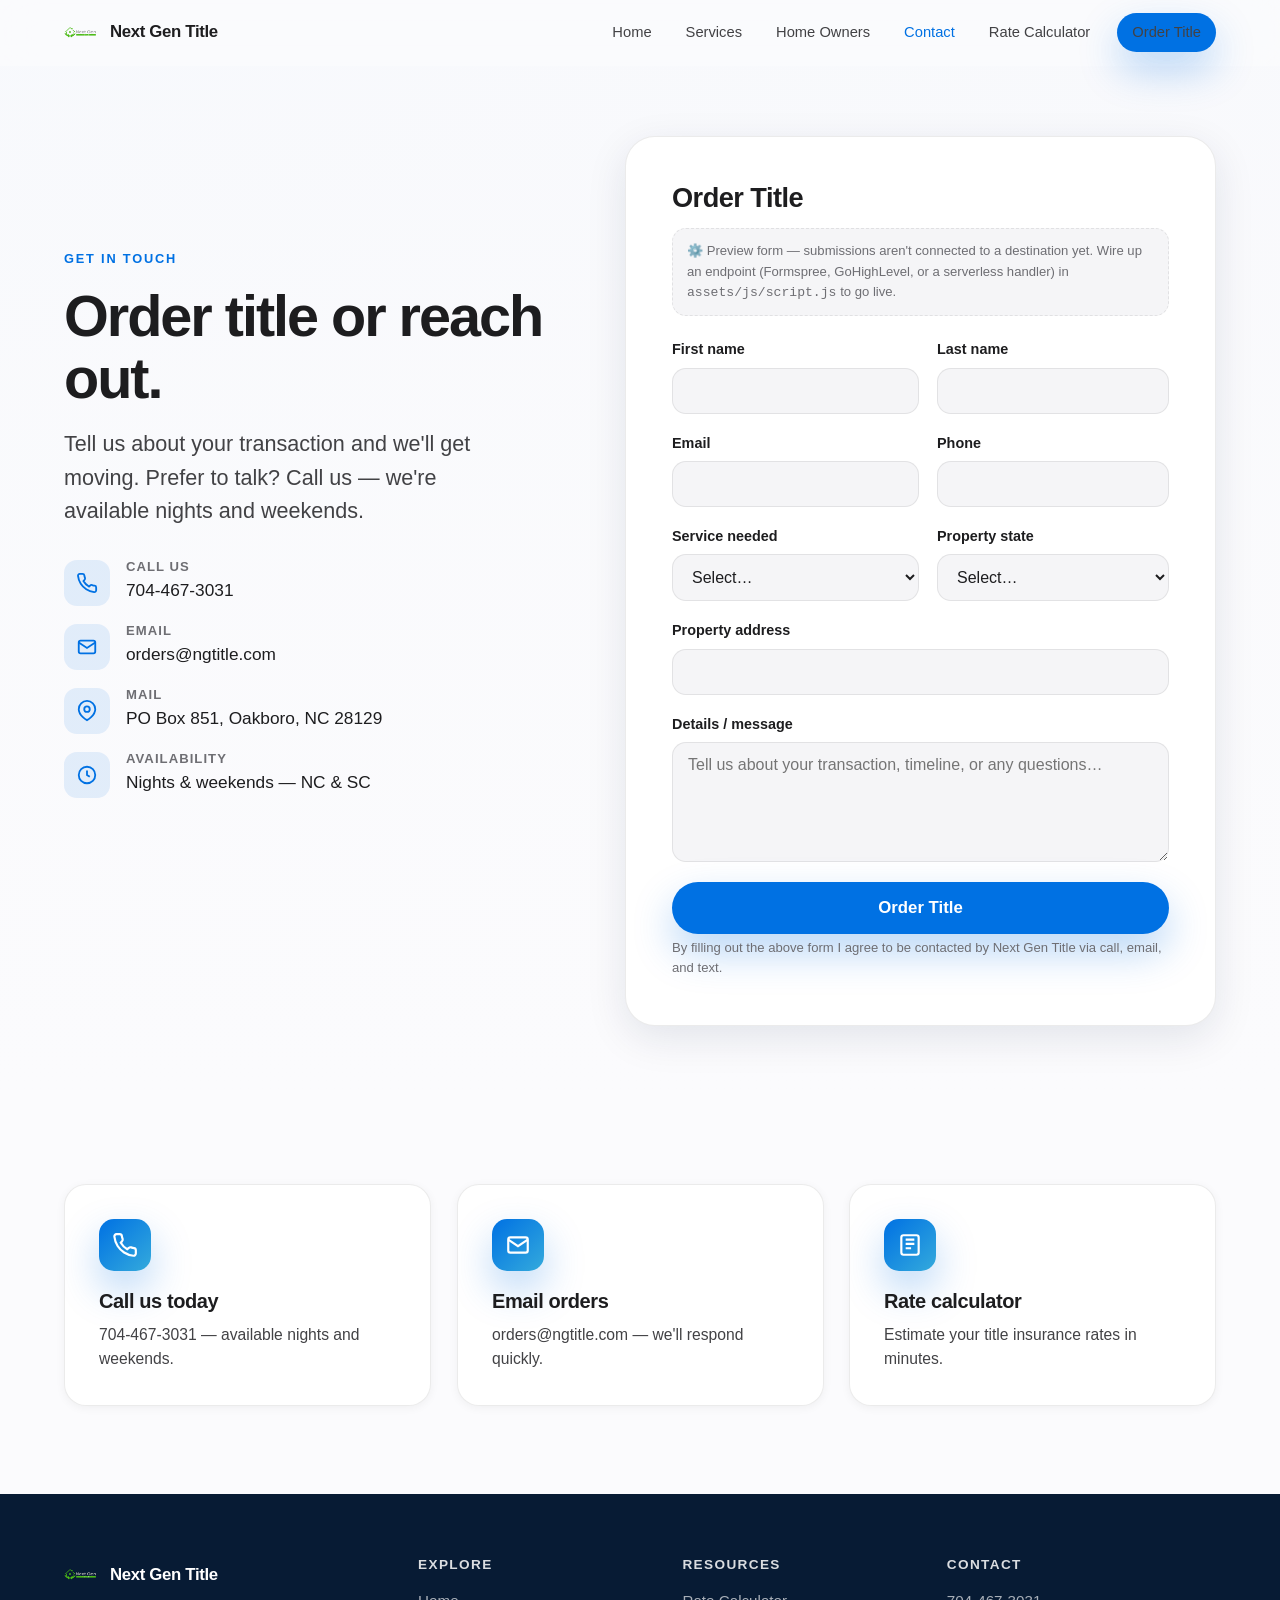
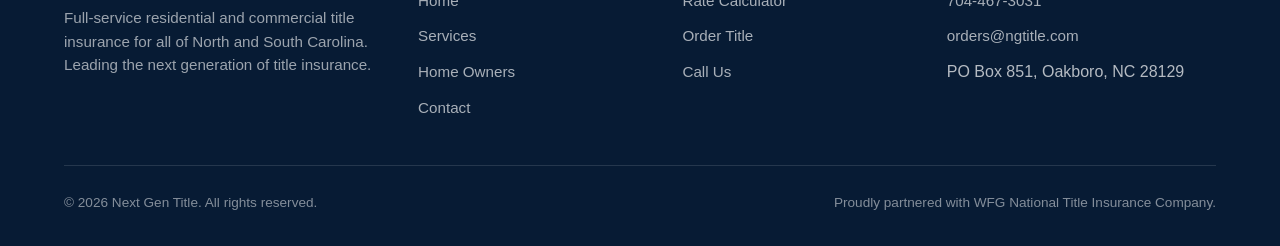
==== contact.html @ 79d54855 "Rebuild site — modern Apple aesthetic" ====
<!DOCTYPE html>
<html lang="en">
<head>
<meta charset="UTF-8">
<meta name="viewport" content="width=device-width, initial-scale=1">
<title>Contact &amp; Order Title | Next Gen Title</title>
<meta name="description" content="Order title or get in touch with Next Gen Title. Call 704-467-3031, email orders@ngtitle.com. Serving all of North and South Carolina — nights and weekends.">
<link rel="icon" href="assets/images/logo.png">
<link rel="stylesheet" href="assets/css/styles.css">
</head>
<body>

<!-- NAV -->
<header class="nav">
  <div class="container">
    <a class="brand" href="index.html">
      <img src="assets/images/logo.png" alt="Next Gen Title logo">
      <span>Next Gen Title</span>
    </a>
    <nav class="nav-links" id="navLinks" aria-label="Primary">
      <a href="index.html">Home</a>
      <a href="services.html">Services</a>
      <a href="homeowners.html">Home Owners</a>
      <a href="contact.html" class="active">Contact</a>
      <a href="https://rates.wfgnationaltitle.com" target="_blank" rel="noopener">Rate Calculator</a>
      <span class="nav-cta"><a class="btn btn-primary" href="#order">Order Title</a></span>
    </nav>
    <button class="nav-toggle" aria-label="Menu" aria-expanded="false" aria-controls="navLinks">
      <span></span><span></span><span></span>
    </button>
  </div>
</header>

<main>
<!-- HERO + FORM -->
<section class="hero" style="padding-bottom:70px" id="order">
  <div class="hero-bg" style="background:linear-gradient(160deg,#eef4fb 0%, #f5f5f7 100%)"></div>
  <div class="container">
    <div class="split" style="align-items:start">
      <div class="reveal in" style="position:sticky; top:110px">
        <span class="eyebrow">Get in touch</span>
        <h1 class="display" style="font-size:clamp(2.4rem,5vw,3.6rem)">Order title or reach out.</h1>
        <p class="lead" style="margin:18px 0 32px; max-width:460px">Tell us about your transaction and we'll get moving. Prefer to talk? Call us — we're available nights and weekends.</p>

        <div class="contact-list">
          <div class="contact-item">
            <span class="ci"><svg viewBox="0 0 24 24" fill="none" stroke="currentColor" stroke-width="2"><path d="M22 16.9v3a2 2 0 0 1-2.2 2 19.8 19.8 0 0 1-8.6-3 19.5 19.5 0 0 1-6-6 19.8 19.8 0 0 1-3-8.6A2 2 0 0 1 4.1 2h3a2 2 0 0 1 2 1.7c.1.9.4 1.8.7 2.7a2 2 0 0 1-.5 2.1L8.1 9.9a16 16 0 0 0 6 6l1.4-1.2a2 2 0 0 1 2.1-.5c.9.3 1.8.6 2.7.7a2 2 0 0 1 1.7 2z"/></svg></span>
            <div><h4>Call us</h4><a href="tel:7044673031">704-467-3031</a></div>
          </div>
          <div class="contact-item">
            <span class="ci"><svg viewBox="0 0 24 24" fill="none" stroke="currentColor" stroke-width="2"><rect x="3" y="5" width="18" height="14" rx="2"/><path d="m3 7 9 6 9-6"/></svg></span>
            <div><h4>Email</h4><a href="mailto:orders@ngtitle.com">orders@ngtitle.com</a></div>
          </div>
          <div class="contact-item">
            <span class="ci"><svg viewBox="0 0 24 24" fill="none" stroke="currentColor" stroke-width="2"><path d="M21 10c0 7-9 12-9 12s-9-5-9-12a9 9 0 0 1 18 0z"/><circle cx="12" cy="10" r="3"/></svg></span>
            <div><h4>Mail</h4><p>PO Box 851, Oakboro, NC 28129</p></div>
          </div>
          <div class="contact-item">
            <span class="ci"><svg viewBox="0 0 24 24" fill="none" stroke="currentColor" stroke-width="2"><circle cx="12" cy="12" r="9"/><path d="M12 7v5l3 2"/></svg></span>
            <div><h4>Availability</h4><p>Nights &amp; weekends — NC &amp; SC</p></div>
          </div>
        </div>
      </div>

      <!-- ORDER FORM -->
      <div class="form-card reveal d1">
        <h2 class="h-md" style="margin-bottom:16px">Order Title</h2>
        <p class="form-note">⚙️ Preview form — submissions aren't connected to a destination yet. Wire up an endpoint (Formspree, GoHighLevel, or a serverless handler) in <code>assets/js/script.js</code> to go live.</p>
        <form data-order-form novalidate>
          <div class="form-grid">
            <div class="field">
              <label for="fname">First name</label>
              <input id="fname" name="first_name" type="text" autocomplete="given-name" required>
            </div>
            <div class="field">
              <label for="lname">Last name</label>
              <input id="lname" name="last_name" type="text" autocomplete="family-name" required>
            </div>
            <div class="field">
              <label for="email">Email</label>
              <input id="email" name="email" type="email" autocomplete="email" required>
            </div>
            <div class="field">
              <label for="phone">Phone</label>
              <input id="phone" name="phone" type="tel" autocomplete="tel" required>
            </div>
            <div class="field">
              <label for="type">Service needed</label>
              <select id="type" name="service_type" required>
                <option value="" selected disabled>Select…</option>
                <option>Residential Title</option>
                <option>Land Title</option>
                <option>Closing Services</option>
                <option>Commercial Title Insurance</option>
                <option>Other</option>
              </select>
            </div>
            <div class="field">
              <label for="state">Property state</label>
              <select id="state" name="state" required>
                <option value="" selected disabled>Select…</option>
                <option>North Carolina</option>
                <option>South Carolina</option>
              </select>
            </div>
            <div class="field full">
              <label for="address">Property address</label>
              <input id="address" name="property_address" type="text" autocomplete="street-address">
            </div>
            <div class="field full">
              <label for="message">Details / message</label>
              <textarea id="message" name="message" placeholder="Tell us about your transaction, timeline, or any questions…"></textarea>
            </div>
          </div>
          <button class="btn btn-primary btn-lg" type="submit" style="width:100%; margin-top:20px">Order Title</button>
          <p class="form-consent">By filling out the above form I agree to be contacted by Next Gen Title via call, email, and text.</p>
          <p class="form-status" role="status" aria-live="polite"></p>
        </form>
      </div>
    </div>
  </div>
</section>

<!-- QUICK ACTIONS -->
<section class="section-tight">
  <div class="container">
    <div class="grid grid-3">
      <a class="card reveal" href="tel:7044673031" style="text-decoration:none">
        <div class="icon"><svg viewBox="0 0 24 24" fill="none" stroke="currentColor" stroke-width="2"><path d="M22 16.9v3a2 2 0 0 1-2.2 2 19.8 19.8 0 0 1-8.6-3 19.5 19.5 0 0 1-6-6 19.8 19.8 0 0 1-3-8.6A2 2 0 0 1 4.1 2h3a2 2 0 0 1 2 1.7c.1.9.4 1.8.7 2.7a2 2 0 0 1-.5 2.1L8.1 9.9a16 16 0 0 0 6 6l1.4-1.2a2 2 0 0 1 2.1-.5c.9.3 1.8.6 2.7.7a2 2 0 0 1 1.7 2z"/></svg></div>
        <h3>Call us today</h3>
        <p>704-467-3031 — available nights and weekends.</p>
      </a>
      <a class="card reveal d1" href="mailto:orders@ngtitle.com" style="text-decoration:none">
        <div class="icon"><svg viewBox="0 0 24 24" fill="none" stroke="currentColor" stroke-width="2"><rect x="3" y="5" width="18" height="14" rx="2"/><path d="m3 7 9 6 9-6"/></svg></div>
        <h3>Email orders</h3>
        <p>orders@ngtitle.com — we'll respond quickly.</p>
      </a>
      <a class="card reveal d2" href="https://rates.wfgnationaltitle.com" target="_blank" rel="noopener" style="text-decoration:none">
        <div class="icon"><svg viewBox="0 0 24 24" fill="none" stroke="currentColor" stroke-width="2"><rect x="4" y="3" width="16" height="18" rx="2"/><path d="M8 7h8M8 11h8M8 15h5"/></svg></div>
        <h3>Rate calculator</h3>
        <p>Estimate your title insurance rates in minutes.</p>
      </a>
    </div>
  </div>
</section>
</main>

<!-- FOOTER -->
<footer class="footer">
  <div class="container">
    <div class="footer-top">
      <div>
        <div class="brand"><img src="assets/images/logo.png" alt="" style="width:34px;height:34px;border-radius:9px"> <span>Next Gen Title</span></div>
        <p>Full-service residential and commercial title insurance for all of North and South Carolina. Leading the next generation of title insurance.</p>
      </div>
      <div>
        <h4>Explore</h4>
        <ul>
          <li><a href="index.html">Home</a></li>
          <li><a href="services.html">Services</a></li>
          <li><a href="homeowners.html">Home Owners</a></li>
          <li><a href="contact.html">Contact</a></li>
        </ul>
      </div>
      <div>
        <h4>Resources</h4>
        <ul>
          <li><a href="https://rates.wfgnationaltitle.com" target="_blank" rel="noopener">Rate Calculator</a></li>
          <li><a href="#order">Order Title</a></li>
          <li><a href="tel:7044673031">Call Us</a></li>
        </ul>
      </div>
      <div>
        <h4>Contact</h4>
        <ul>
          <li><a href="tel:7044673031">704-467-3031</a></li>
          <li><a href="mailto:orders@ngtitle.com">orders@ngtitle.com</a></li>
          <li><span>PO Box 851, Oakboro, NC 28129</span></li>
        </ul>
      </div>
    </div>
    <div class="footer-bottom">
      <span>© <span id="year">2026</span> Next Gen Title. All rights reserved.</span>
      <span>Proudly partnered with WFG National Title Insurance Company.</span>
    </div>
  </div>
</footer>

<script src="assets/js/script.js"></script>
</body>
</html>
---- assets/css/styles.css ----
/* ==========================================================================
   Next Gen Title — Design System
   Modern, Apple-inspired aesthetic: glass nav, floating cards, soft depth.
   ========================================================================== */

:root {
  /* Palette */
  --bg:            #fbfbfd;
  --bg-alt:        #f5f5f7;
  --surface:       #ffffff;
  --ink:           #1d1d1f;
  --ink-2:         #424245;
  --muted:         #6e6e73;
  --line:          rgba(0,0,0,.08);

  --brand:         #0071e3;   /* accent blue  */
  --brand-strong:  #0a5fc2;
  --navy:          #071b34;   /* deep sections */
  --navy-2:        #0d2c52;

  /* Effects */
  --radius:        22px;
  --radius-lg:     30px;
  --radius-sm:     14px;
  --shadow-sm:     0 2px 10px rgba(0,0,0,.05);
  --shadow:        0 12px 40px rgba(9,30,66,.10);
  --shadow-lg:     0 30px 70px rgba(9,30,66,.16);
  --shadow-brand:  0 18px 40px rgba(0,113,227,.28);

  /* Type */
  --font: -apple-system, BlinkMacSystemFont, "SF Pro Display", "Segoe UI",
          Roboto, Helvetica, Arial, sans-serif;

  --maxw: 1200px;
  --nav-h: 66px;
}

/* Reset --------------------------------------------------------------- */
*, *::before, *::after { box-sizing: border-box; margin: 0; padding: 0; }
html { scroll-behavior: smooth; -webkit-text-size-adjust: 100%; scroll-padding-top: 90px; }
body {
  font-family: var(--font);
  color: var(--ink);
  background: var(--bg);
  line-height: 1.55;
  -webkit-font-smoothing: antialiased;
  text-rendering: optimizeLegibility;
  overflow-x: hidden;
}
img { max-width: 100%; display: block; }
a { color: inherit; text-decoration: none; }
ul { list-style: none; }

/* Typography ---------------------------------------------------------- */
h1, h2, h3, h4 { line-height: 1.08; letter-spacing: -0.02em; font-weight: 700; color: var(--ink); }
.display  { font-size: clamp(2.6rem, 6.5vw, 5rem); font-weight: 700; letter-spacing: -0.035em; }
.h-xl     { font-size: clamp(2rem, 4.5vw, 3.4rem); }
.h-lg     { font-size: clamp(1.7rem, 3.4vw, 2.6rem); }
.h-md     { font-size: clamp(1.3rem, 2.3vw, 1.7rem); }
.eyebrow  {
  font-size: .8rem; font-weight: 600; letter-spacing: .14em; text-transform: uppercase;
  color: var(--brand); margin-bottom: 16px; display: inline-block;
}
.lead { font-size: clamp(1.1rem, 1.7vw, 1.35rem); color: var(--ink-2); font-weight: 400; }
p { color: var(--ink-2); }
.text-muted { color: var(--muted); }

/* Layout -------------------------------------------------------------- */
.container { width: 100%; max-width: var(--maxw); margin: 0 auto; padding: 0 24px; }
.section { padding: clamp(70px, 10vw, 130px) 0; }
.section-tight { padding: clamp(48px, 7vw, 88px) 0; }
.center { text-align: center; }
.mx-auto { margin-left: auto; margin-right: auto; }
.narrow { max-width: 760px; }
.stack > * + * { margin-top: 20px; }

.grid { display: grid; gap: 26px; }
.grid-2 { grid-template-columns: repeat(2, 1fr); }
.grid-3 { grid-template-columns: repeat(3, 1fr); }
.grid-4 { grid-template-columns: repeat(4, 1fr); }

/* Navigation (glass) -------------------------------------------------- */
.nav {
  position: fixed; top: 0; left: 0; right: 0; z-index: 100;
  height: var(--nav-h);
  display: flex; align-items: center;
  background: rgba(251,251,253,.72);
  backdrop-filter: saturate(180%) blur(20px);
  -webkit-backdrop-filter: saturate(180%) blur(20px);
  border-bottom: 1px solid transparent;
  transition: border-color .3s ease, background .3s ease;
}
.nav.scrolled { border-bottom-color: var(--line); }
.nav .container { display: flex; align-items: center; justify-content: space-between; }
.brand { display: flex; align-items: center; gap: 12px; font-weight: 700; letter-spacing: -0.02em; font-size: 1.05rem; }
.brand img { width: 34px; height: 34px; border-radius: 9px; }
.nav-links { display: flex; align-items: center; gap: 4px; }
.nav-links a {
  padding: 8px 15px; border-radius: 999px; font-size: .92rem; font-weight: 500; color: var(--ink-2);
  transition: background .2s ease, color .2s ease;
}
.nav-links a:hover { background: rgba(0,0,0,.05); color: var(--ink); }
.nav-links a.active { color: var(--brand); }
.nav-cta { margin-left: 8px; }
.nav-toggle { display: none; background: none; border: 0; cursor: pointer; width: 40px; height: 40px; position: relative; }
.nav-toggle span { position: absolute; left: 9px; right: 9px; height: 2px; background: var(--ink); border-radius: 2px; transition: transform .3s ease, opacity .2s ease; }
.nav-toggle span:nth-child(1) { top: 14px; }
.nav-toggle span:nth-child(2) { top: 20px; }
.nav-toggle span:nth-child(3) { top: 26px; }
.nav-toggle.open span:nth-child(1) { transform: translateY(6px) rotate(45deg); }
.nav-toggle.open span:nth-child(2) { opacity: 0; }
.nav-toggle.open span:nth-child(3) { transform: translateY(-6px) rotate(-45deg); }

/* Buttons ------------------------------------------------------------- */
.btn {
  display: inline-flex; align-items: center; justify-content: center; gap: 8px;
  padding: 13px 26px; border-radius: 999px; font-size: .98rem; font-weight: 600;
  cursor: pointer; border: 0; transition: transform .2s ease, box-shadow .2s ease, background .2s ease;
  white-space: nowrap;
}
.btn-primary { background: var(--brand); color: #fff; box-shadow: var(--shadow-brand); }
.btn-primary:hover { background: var(--brand-strong); transform: translateY(-2px); }
.btn-ghost { background: rgba(0,0,0,.06); color: var(--ink); }
.btn-ghost:hover { background: rgba(0,0,0,.1); transform: translateY(-2px); }
.btn-light { background: #fff; color: var(--navy); }
.btn-light:hover { transform: translateY(-2px); box-shadow: var(--shadow); }
.btn-outline-light { background: transparent; color: #fff; box-shadow: inset 0 0 0 1.5px rgba(255,255,255,.35); }
.btn-outline-light:hover { background: rgba(255,255,255,.1); transform: translateY(-2px); }
.btn-lg { padding: 16px 34px; font-size: 1.05rem; }
.btn-row { display: flex; flex-wrap: wrap; gap: 14px; }

/* Cards --------------------------------------------------------------- */
.card {
  background: var(--surface); border-radius: var(--radius); padding: 34px;
  box-shadow: var(--shadow-sm); border: 1px solid var(--line);
  transition: transform .35s cubic-bezier(.2,.7,.2,1), box-shadow .35s ease;
  will-change: transform;
}
.card:hover { transform: translateY(-8px); box-shadow: var(--shadow-lg); }
.card .icon {
  width: 52px; height: 52px; border-radius: 15px; display: grid; place-items: center;
  background: linear-gradient(135deg, var(--brand), #34aadc); color: #fff; margin-bottom: 20px;
  box-shadow: var(--shadow-brand);
}
.card .icon svg { width: 26px; height: 26px; }
.card h3 { font-size: 1.25rem; margin-bottom: 10px; }
.card p { font-size: .98rem; }

/* Glass card variant */
.card-glass {
  background: rgba(255,255,255,.65);
  backdrop-filter: blur(20px); -webkit-backdrop-filter: blur(20px);
  border: 1px solid rgba(255,255,255,.6);
}

/* Media / feature cards (image + copy) */
.feature-card {
  background: var(--surface); border-radius: var(--radius-lg); overflow: hidden;
  box-shadow: var(--shadow); border: 1px solid var(--line);
  transition: transform .4s cubic-bezier(.2,.7,.2,1), box-shadow .4s ease;
}
.feature-card:hover { transform: translateY(-10px); box-shadow: var(--shadow-lg); }
.feature-card .media { aspect-ratio: 16/10; overflow: hidden; }
.feature-card .media img { width: 100%; height: 100%; object-fit: cover; transition: transform .6s cubic-bezier(.2,.7,.2,1); }
.feature-card:hover .media img { transform: scale(1.06); }
.feature-card .body { padding: 30px; }
.feature-card .body h3 { font-size: 1.45rem; margin-bottom: 12px; }

/* Split (image / text) ------------------------------------------------ */
.split { display: grid; grid-template-columns: 1fr 1fr; gap: clamp(30px, 5vw, 70px); align-items: center; }
.split.reverse .split-media { order: 2; }
.split-media {
  border-radius: var(--radius-lg); overflow: hidden; box-shadow: var(--shadow);
  aspect-ratio: 4/3;
}
.split-media img { width: 100%; height: 100%; object-fit: cover; }

/* Pill list (checkmarks) --------------------------------------------- */
.check-list { display: grid; gap: 12px; }
.check-list li { display: flex; align-items: flex-start; gap: 12px; font-size: 1.02rem; color: var(--ink-2); }
.check-list li svg { flex: 0 0 22px; width: 22px; height: 22px; margin-top: 2px; color: var(--brand); }

.chip-grid { display: flex; flex-wrap: wrap; gap: 12px; }
.chip {
  display: inline-flex; align-items: center; gap: 9px; padding: 11px 18px;
  background: var(--surface); color: var(--ink); border: 1px solid var(--line); border-radius: 999px;
  font-weight: 500; font-size: .95rem; box-shadow: var(--shadow-sm);
  transition: transform .25s ease, box-shadow .25s ease;
}
.chip:hover { transform: translateY(-3px); box-shadow: var(--shadow); }
.chip svg { width: 18px; height: 18px; color: var(--brand); }

/* Hero ---------------------------------------------------------------- */
.hero {
  position: relative; padding-top: calc(var(--nav-h) + 70px); padding-bottom: 90px;
  overflow: hidden;
}
.hero-bg {
  position: absolute; inset: 0; z-index: -2;
  background-size: cover; background-position: center;
}
.hero-bg::after {
  content: ""; position: absolute; inset: 0;
  background: linear-gradient(180deg, rgba(251,251,253,.72) 0%, rgba(251,251,253,.9) 55%, var(--bg) 100%);
}
.hero-inner { position: relative; max-width: 860px; }
.hero .lead { max-width: 620px; }
.hero-badges { display: flex; flex-wrap: wrap; gap: 10px; margin-top: 14px; }
.hero-badge {
  display: inline-flex; align-items: center; gap: 8px; font-size: .85rem; font-weight: 600;
  padding: 8px 15px; border-radius: 999px; background: rgba(255,255,255,.7);
  backdrop-filter: blur(10px); border: 1px solid var(--line); color: var(--ink-2);
}
.hero-badge .dot { width: 8px; height: 8px; border-radius: 50%; background: #34c759; box-shadow: 0 0 0 4px rgba(52,199,89,.18); }

/* floating decorative cards in hero */
.floaties { position: absolute; inset: 0; z-index: -1; pointer-events: none; }
.floaty {
  position: absolute; border-radius: 20px; background: rgba(255,255,255,.7);
  backdrop-filter: blur(16px); border: 1px solid rgba(255,255,255,.7);
  box-shadow: var(--shadow); padding: 16px 18px; font-weight: 600; font-size: .9rem;
  display: flex; align-items: center; gap: 12px; animation: float 7s ease-in-out infinite;
}
.floaty .fi {
  width: 38px; height: 38px; border-radius: 11px; display: grid; place-items: center;
  background: linear-gradient(135deg, var(--brand), #34aadc); color: #fff; flex: 0 0 auto;
}
.floaty .fi svg { width: 20px; height: 20px; }
.floaty small { display: block; font-weight: 500; color: var(--muted); font-size: .78rem; }
.floaty.f1 { top: 14%; right: 4%; animation-delay: 0s; }
.floaty.f2 { top: 52%; right: 12%; animation-delay: 1.4s; }
.floaty.f3 { top: 74%; right: 2%; animation-delay: 2.6s; }
@keyframes float { 0%,100% { transform: translateY(0); } 50% { transform: translateY(-16px); } }

/* Dark section -------------------------------------------------------- */
.dark { background: linear-gradient(160deg, var(--navy) 0%, var(--navy-2) 100%); color: #fff; }
.dark h1, .dark h2, .dark h3 { color: #fff; }
.dark p { color: rgba(255,255,255,.72); }
.dark .eyebrow { color: #6cb6ff; }
.dark .card { background: rgba(255,255,255,.06); border-color: rgba(255,255,255,.12); }
.dark .card h3 { color: #fff; }
.dark .card p { color: rgba(255,255,255,.7); }
.dark .check-list li { color: rgba(255,255,255,.82); }
.dark .lead { color: rgba(255,255,255,.78); }

/* Stats --------------------------------------------------------------- */
.stats { display: grid; grid-template-columns: repeat(4,1fr); gap: 24px; text-align: center; }
.stat .num { font-size: clamp(2rem,4vw,3rem); font-weight: 700; letter-spacing: -0.03em;
  background: linear-gradient(135deg,#6cb6ff,#fff); -webkit-background-clip: text; background-clip: text; color: transparent; }
.stat .label { color: rgba(255,255,255,.7); font-size: .95rem; margin-top: 4px; }

/* Partner band -------------------------------------------------------- */
.partner {
  display: grid; grid-template-columns: auto 1fr; gap: 40px; align-items: center;
  background: var(--surface); border: 1px solid var(--line); border-radius: var(--radius-lg);
  padding: 40px clamp(28px,5vw,56px); box-shadow: var(--shadow);
}
.partner img { max-width: 260px; width: 100%; }

/* CTA band ------------------------------------------------------------ */
.cta-band {
  border-radius: var(--radius-lg); padding: clamp(44px, 6vw, 76px);
  background: linear-gradient(135deg, var(--brand) 0%, #005bbb 100%); color: #fff;
  text-align: center; box-shadow: var(--shadow-lg); position: relative; overflow: hidden;
}
.cta-band::before {
  content:""; position:absolute; width: 380px; height: 380px; border-radius: 50%;
  background: rgba(255,255,255,.12); top: -140px; right: -80px;
}
.cta-band h2 { color: #fff; position: relative; }
.cta-band p { color: rgba(255,255,255,.85); position: relative; }
.cta-band .btn-row { justify-content: center; position: relative; }

/* Forms --------------------------------------------------------------- */
.form-card {
  background: var(--surface); border: 1px solid var(--line); border-radius: var(--radius-lg);
  padding: clamp(28px, 4vw, 46px); box-shadow: var(--shadow);
}
.form-grid { display: grid; grid-template-columns: 1fr 1fr; gap: 18px; }
.field { display: flex; flex-direction: column; gap: 7px; }
.field.full { grid-column: 1 / -1; }
.field label { font-size: .9rem; font-weight: 600; color: var(--ink); }
.field input, .field select, .field textarea {
  font-family: inherit; font-size: 1rem; color: var(--ink);
  padding: 13px 15px; border: 1px solid var(--line); border-radius: var(--radius-sm);
  background: var(--bg-alt); transition: border-color .2s ease, box-shadow .2s ease, background .2s ease;
}
.field input:focus, .field select:focus, .field textarea:focus {
  outline: none; border-color: var(--brand); background: #fff;
  box-shadow: 0 0 0 4px rgba(0,113,227,.14);
}
.field textarea { resize: vertical; min-height: 120px; }
.form-consent { font-size: .82rem; color: var(--muted); margin-top: 4px; }
.form-note {
  font-size: .82rem; color: var(--muted); background: var(--bg-alt);
  border: 1px dashed var(--line); border-radius: var(--radius-sm); padding: 12px 14px; margin-bottom: 22px;
}
.form-status { margin-top: 16px; font-weight: 600; font-size: .95rem; display: none; }
.form-status.show { display: block; }
.form-status.ok { color: #1a7f37; }

/* Contact info list --------------------------------------------------- */
.contact-list { display: grid; gap: 18px; }
.contact-item { display: flex; gap: 16px; align-items: flex-start; }
.contact-item .ci {
  width: 46px; height: 46px; border-radius: 13px; display: grid; place-items: center; flex: 0 0 auto;
  background: rgba(0,113,227,.1); color: var(--brand);
}
.contact-item .ci svg { width: 22px; height: 22px; }
.contact-item h4 { font-size: .82rem; text-transform: uppercase; letter-spacing: .08em; color: var(--muted); margin-bottom: 3px; font-weight: 600; }
.contact-item a, .contact-item p { font-size: 1.08rem; font-weight: 500; color: var(--ink); }

/* Footer -------------------------------------------------------------- */
.footer { background: var(--navy); color: rgba(255,255,255,.7); padding: 64px 0 34px; }
.footer h1,.footer h2,.footer h3,.footer h4 { color:#fff; }
.footer-top { display: grid; grid-template-columns: 1.4fr 1fr 1fr 1.2fr; gap: 40px; padding-bottom: 44px; border-bottom: 1px solid rgba(255,255,255,.12); }
.footer .brand { color: #fff; margin-bottom: 14px; }
.footer p { color: rgba(255,255,255,.6); font-size: .95rem; }
.footer h4 { font-size: .85rem; text-transform: uppercase; letter-spacing: .1em; margin-bottom: 16px; color: rgba(255,255,255,.85); }
.footer ul { display: grid; gap: 11px; }
.footer ul a { color: rgba(255,255,255,.65); font-size: .95rem; transition: color .2s ease; }
.footer ul a:hover { color: #fff; }
.footer-bottom { display: flex; flex-wrap: wrap; gap: 12px; justify-content: space-between; padding-top: 26px; font-size: .85rem; color: rgba(255,255,255,.5); }

/* Reveal animation ---------------------------------------------------- */
.reveal { opacity: 0; transform: translateY(28px); transition: opacity .7s ease, transform .7s cubic-bezier(.2,.7,.2,1); }
.reveal.in { opacity: 1; transform: none; }
.reveal.d1 { transition-delay: .08s; }
.reveal.d2 { transition-delay: .16s; }
.reveal.d3 { transition-delay: .24s; }

/* Section header helper */
.section-head { max-width: 720px; margin: 0 auto 54px; text-align: center; }
.section-head p { margin-top: 14px; }

/* Responsive ---------------------------------------------------------- */
@media (max-width: 940px) {
  .grid-3, .grid-4 { grid-template-columns: repeat(2, 1fr); }
  .stats { grid-template-columns: repeat(2,1fr); gap: 30px; }
  .footer-top { grid-template-columns: 1fr 1fr; gap: 32px; }
  .floaty { display: none; }
}
@media (max-width: 760px) {
  .nav-links {
    position: fixed; top: var(--nav-h); left: 0; right: 0;
    flex-direction: column; align-items: stretch; gap: 4px;
    background: rgba(251,251,253,.96); backdrop-filter: blur(20px);
    padding: 14px 20px 24px; border-bottom: 1px solid var(--line);
    transform: translateY(-120%); transition: transform .35s cubic-bezier(.2,.7,.2,1);
    box-shadow: var(--shadow); max-height: calc(100vh - var(--nav-h)); overflow-y: auto;
  }
  .nav-links.open { transform: translateY(0); }
  .nav-links a { padding: 13px 15px; font-size: 1rem; }
  .nav-links a:hover { background: rgba(0,0,0,.05); }
  .nav-cta { margin: 8px 0 0; }
  .nav-cta .btn { width: 100%; }
  .nav-toggle { display: block; }
  .split, .grid-2, .grid-3, .grid-4, .form-grid, .partner, .stats { grid-template-columns: 1fr; }
  .split.reverse .split-media { order: 0; }
  .partner { text-align: center; justify-items: center; }
  .partner img { margin: 0 auto; }
  .section-head { margin-bottom: 38px; }
}
@media (max-width: 420px) {
  .container { padding: 0 18px; }
  .card, .feature-card .body { padding: 24px; }
}

/* Accessibility ------------------------------------------------------- */
@media (prefers-reduced-motion: reduce) {
  *, *::before, *::after { animation: none !important; scroll-behavior: auto; }
  .reveal { opacity: 1; transform: none; transition: none; }
}
:focus-visible { outline: 2px solid var(--brand); outline-offset: 3px; }
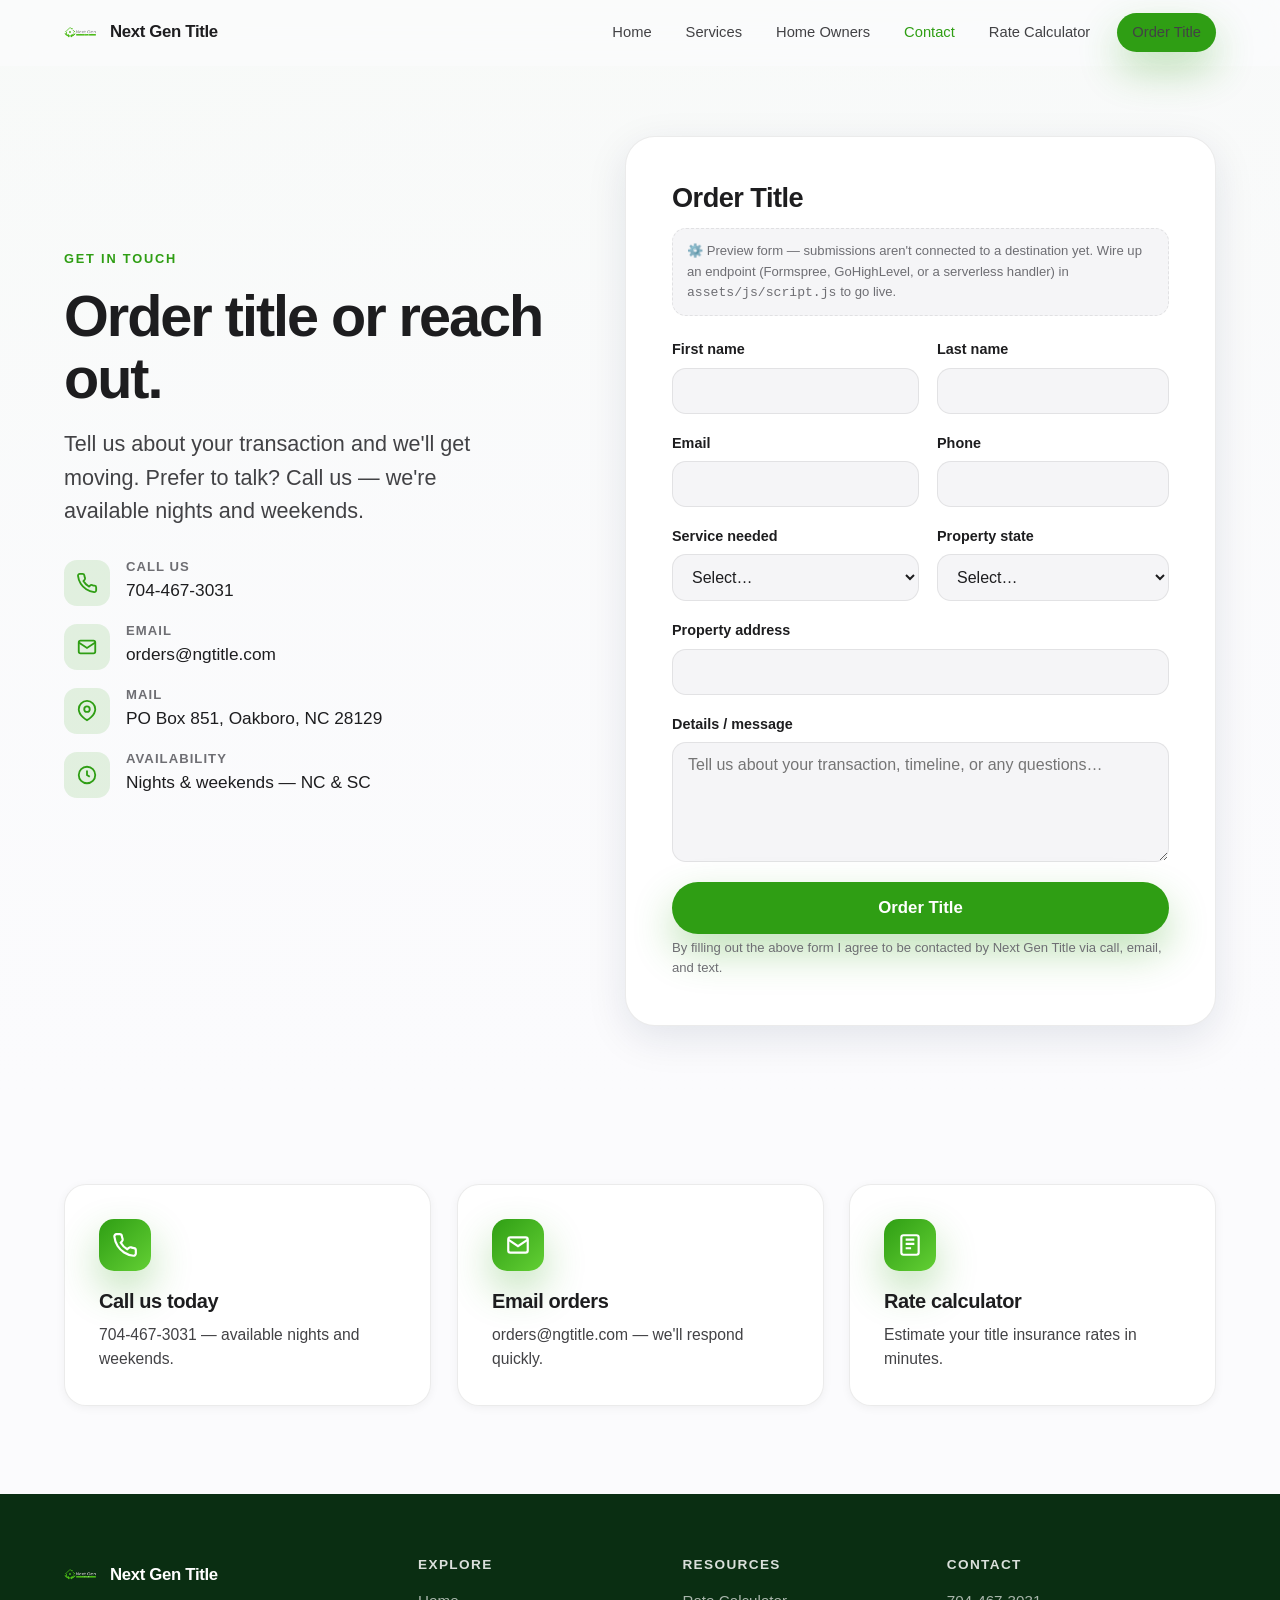
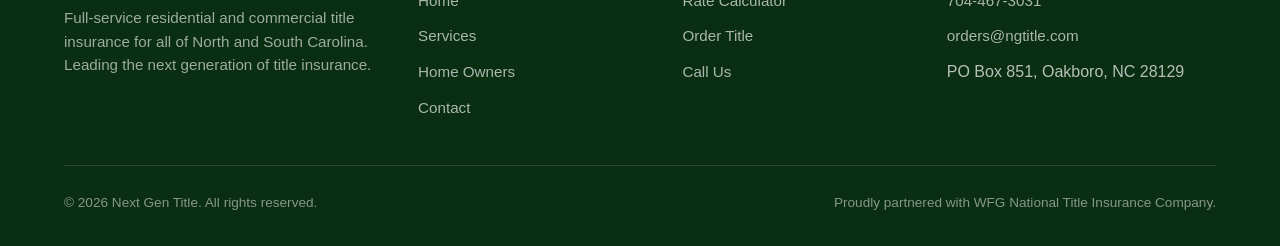
==== commit fc34872c: "Rebuild site — green brand" ====
--- a/contact.html
+++ b/contact.html
@@ -34,7 +34,7 @@
 <main>
 <!-- HERO + FORM -->
 <section class="hero" style="padding-bottom:70px" id="order">
-  <div class="hero-bg" style="background:linear-gradient(160deg,#eef4fb 0%, #f5f5f7 100%)"></div>
+  <div class="hero-bg" style="background:linear-gradient(160deg,#eef7ea 0%, #f5f5f7 100%)"></div>
   <div class="container">
     <div class="split" style="align-items:start">
       <div class="reveal in" style="position:sticky; top:110px">
--- a/assets/css/styles.css
+++ b/assets/css/styles.css
@@ -13,10 +13,10 @@
   --muted:         #6e6e73;
   --line:          rgba(0,0,0,.08);
 
-  --brand:         #0071e3;   /* accent blue  */
-  --brand-strong:  #0a5fc2;
-  --navy:          #071b34;   /* deep sections */
-  --navy-2:        #0d2c52;
+  --brand:         #2f9e14;   /* brand green */
+  --brand-strong:  #247a0f;
+  --navy:          #0a2e12;   /* deep green */
+  --navy-2:        #10441c;
 
   /* Effects */
   --radius:        22px;
@@ -25,7 +25,7 @@
   --shadow-sm:     0 2px 10px rgba(0,0,0,.05);
   --shadow:        0 12px 40px rgba(9,30,66,.10);
   --shadow-lg:     0 30px 70px rgba(9,30,66,.16);
-  --shadow-brand:  0 18px 40px rgba(0,113,227,.28);
+  --shadow-brand:  0 18px 40px rgba(47,158,20,.30);
 
   /* Type */
   --font: -apple-system, BlinkMacSystemFont, "SF Pro Display", "Segoe UI",
@@ -139,7 +139,7 @@
 .card:hover { transform: translateY(-8px); box-shadow: var(--shadow-lg); }
 .card .icon {
   width: 52px; height: 52px; border-radius: 15px; display: grid; place-items: center;
-  background: linear-gradient(135deg, var(--brand), #34aadc); color: #fff; margin-bottom: 20px;
+  background: linear-gradient(135deg, var(--brand), #63cf34); color: #fff; margin-bottom: 20px;
   box-shadow: var(--shadow-brand);
 }
 .card .icon svg { width: 26px; height: 26px; }
@@ -223,7 +223,7 @@
 }
 .floaty .fi {
   width: 38px; height: 38px; border-radius: 11px; display: grid; place-items: center;
-  background: linear-gradient(135deg, var(--brand), #34aadc); color: #fff; flex: 0 0 auto;
+  background: linear-gradient(135deg, var(--brand), #63cf34); color: #fff; flex: 0 0 auto;
 }
 .floaty .fi svg { width: 20px; height: 20px; }
 .floaty small { display: block; font-weight: 500; color: var(--muted); font-size: .78rem; }
@@ -236,7 +236,7 @@
 .dark { background: linear-gradient(160deg, var(--navy) 0%, var(--navy-2) 100%); color: #fff; }
 .dark h1, .dark h2, .dark h3 { color: #fff; }
 .dark p { color: rgba(255,255,255,.72); }
-.dark .eyebrow { color: #6cb6ff; }
+.dark .eyebrow { color: #7fd94f; }
 .dark .card { background: rgba(255,255,255,.06); border-color: rgba(255,255,255,.12); }
 .dark .card h3 { color: #fff; }
 .dark .card p { color: rgba(255,255,255,.7); }
@@ -246,7 +246,7 @@
 /* Stats --------------------------------------------------------------- */
 .stats { display: grid; grid-template-columns: repeat(4,1fr); gap: 24px; text-align: center; }
 .stat .num { font-size: clamp(2rem,4vw,3rem); font-weight: 700; letter-spacing: -0.03em;
-  background: linear-gradient(135deg,#6cb6ff,#fff); -webkit-background-clip: text; background-clip: text; color: transparent; }
+  background: linear-gradient(135deg,#7fd94f,#fff); -webkit-background-clip: text; background-clip: text; color: transparent; }
 .stat .label { color: rgba(255,255,255,.7); font-size: .95rem; margin-top: 4px; }
 
 /* Partner band -------------------------------------------------------- */
@@ -260,7 +260,7 @@
 /* CTA band ------------------------------------------------------------ */
 .cta-band {
   border-radius: var(--radius-lg); padding: clamp(44px, 6vw, 76px);
-  background: linear-gradient(135deg, var(--brand) 0%, #005bbb 100%); color: #fff;
+  background: linear-gradient(135deg, var(--brand) 0%, #1f6e0d 100%); color: #fff;
   text-align: center; box-shadow: var(--shadow-lg); position: relative; overflow: hidden;
 }
 .cta-band::before {
@@ -287,7 +287,7 @@
 }
 .field input:focus, .field select:focus, .field textarea:focus {
   outline: none; border-color: var(--brand); background: #fff;
-  box-shadow: 0 0 0 4px rgba(0,113,227,.14);
+  box-shadow: 0 0 0 4px rgba(47,158,20,.16);
 }
 .field textarea { resize: vertical; min-height: 120px; }
 .form-consent { font-size: .82rem; color: var(--muted); margin-top: 4px; }
@@ -304,7 +304,7 @@
 .contact-item { display: flex; gap: 16px; align-items: flex-start; }
 .contact-item .ci {
   width: 46px; height: 46px; border-radius: 13px; display: grid; place-items: center; flex: 0 0 auto;
-  background: rgba(0,113,227,.1); color: var(--brand);
+  background: rgba(47,158,20,.12); color: var(--brand);
 }
 .contact-item .ci svg { width: 22px; height: 22px; }
 .contact-item h4 { font-size: .82rem; text-transform: uppercase; letter-spacing: .08em; color: var(--muted); margin-bottom: 3px; font-weight: 600; }
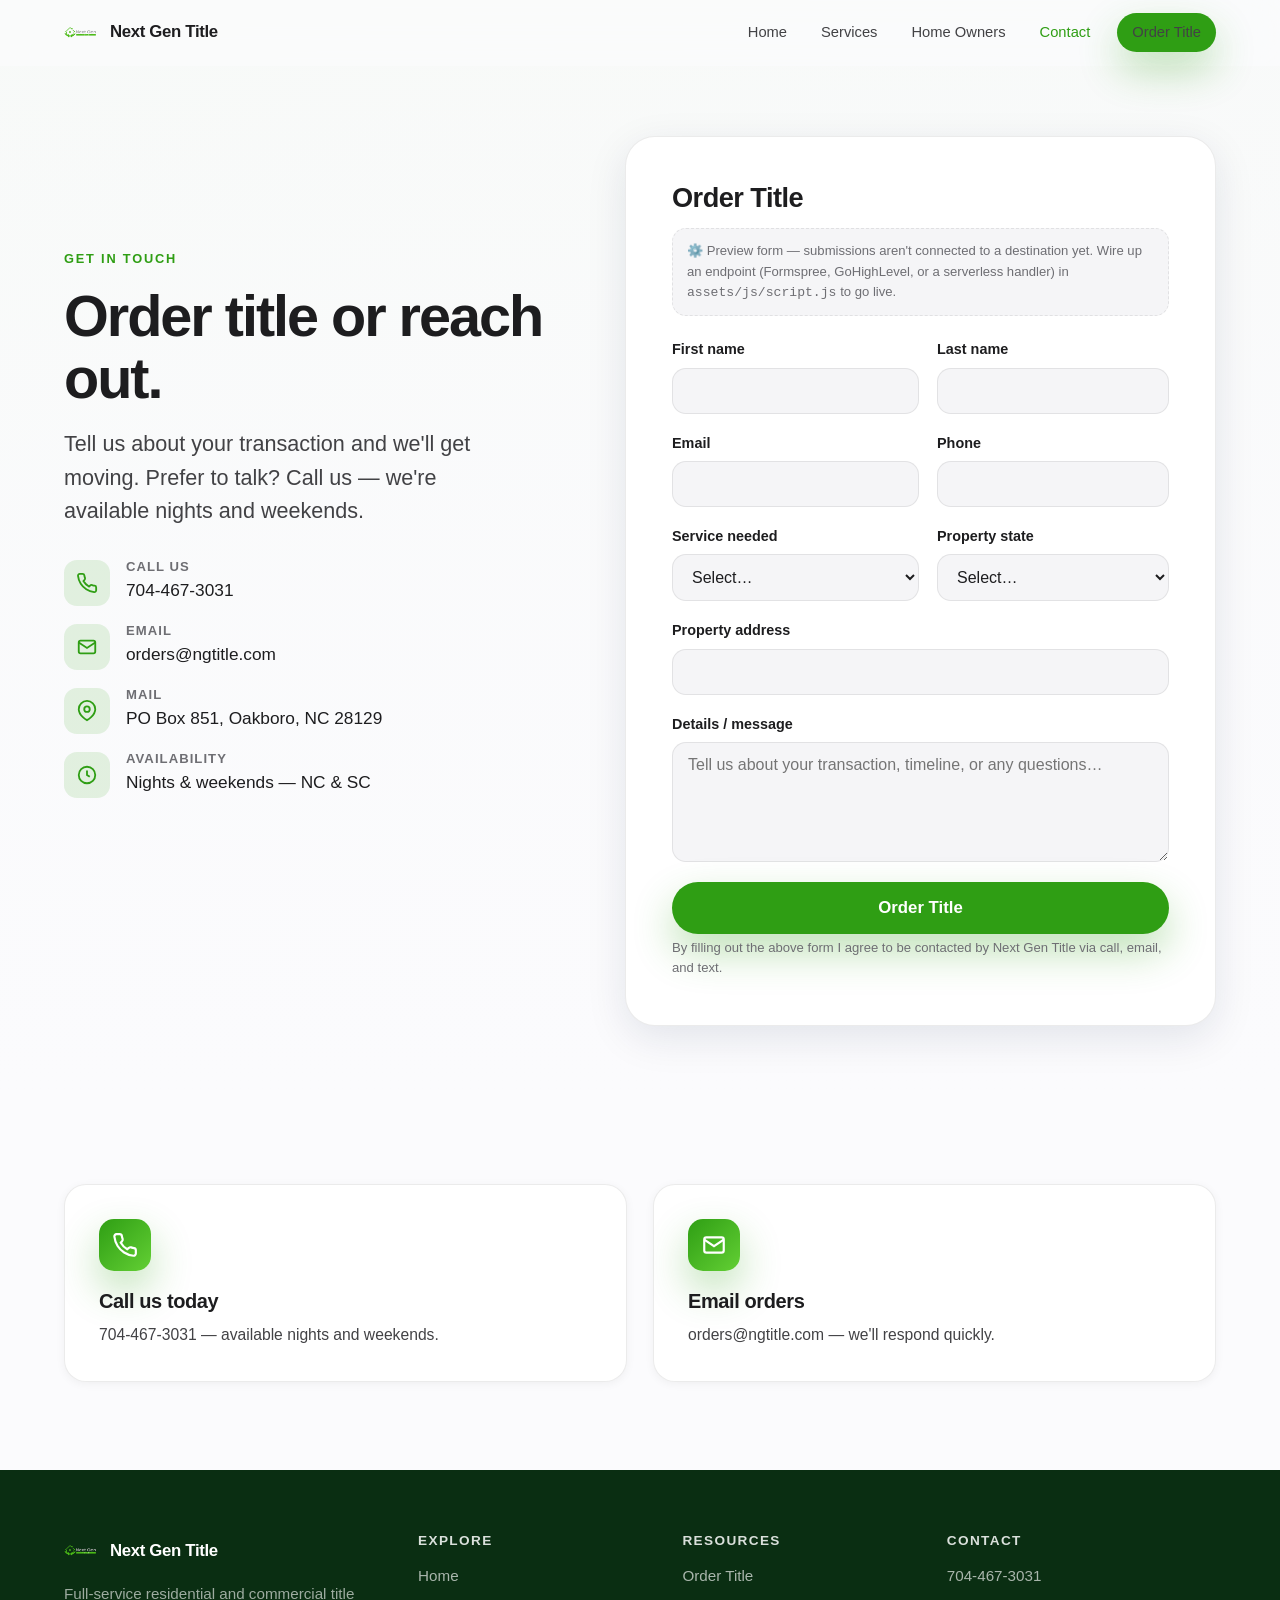
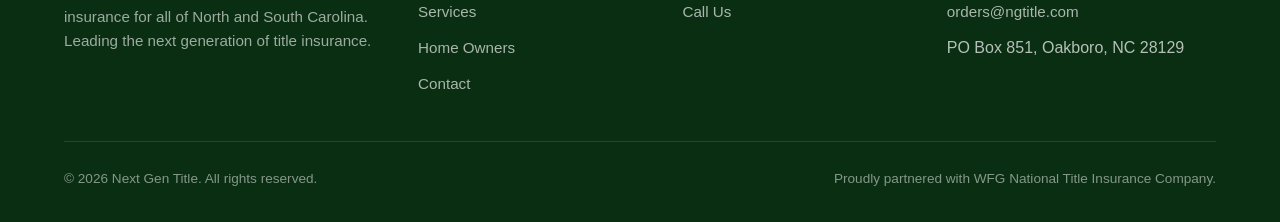
==== commit 347af657: "Rebuild ngtitle.com — modern Apple aesthetic, green brand" ====
--- a/contact.html
+++ b/contact.html
@@ -22,7 +22,6 @@
       <a href="services.html">Services</a>
       <a href="homeowners.html">Home Owners</a>
       <a href="contact.html" class="active">Contact</a>
-      <a href="https://rates.wfgnationaltitle.com" target="_blank" rel="noopener">Rate Calculator</a>
       <span class="nav-cta"><a class="btn btn-primary" href="#order">Order Title</a></span>
     </nav>
     <button class="nav-toggle" aria-label="Menu" aria-expanded="false" aria-controls="navLinks">
@@ -124,7 +123,7 @@
 <!-- QUICK ACTIONS -->
 <section class="section-tight">
   <div class="container">
-    <div class="grid grid-3">
+    <div class="grid grid-2">
       <a class="card reveal" href="tel:7044673031" style="text-decoration:none">
         <div class="icon"><svg viewBox="0 0 24 24" fill="none" stroke="currentColor" stroke-width="2"><path d="M22 16.9v3a2 2 0 0 1-2.2 2 19.8 19.8 0 0 1-8.6-3 19.5 19.5 0 0 1-6-6 19.8 19.8 0 0 1-3-8.6A2 2 0 0 1 4.1 2h3a2 2 0 0 1 2 1.7c.1.9.4 1.8.7 2.7a2 2 0 0 1-.5 2.1L8.1 9.9a16 16 0 0 0 6 6l1.4-1.2a2 2 0 0 1 2.1-.5c.9.3 1.8.6 2.7.7a2 2 0 0 1 1.7 2z"/></svg></div>
         <h3>Call us today</h3>
@@ -134,11 +133,6 @@
         <div class="icon"><svg viewBox="0 0 24 24" fill="none" stroke="currentColor" stroke-width="2"><rect x="3" y="5" width="18" height="14" rx="2"/><path d="m3 7 9 6 9-6"/></svg></div>
         <h3>Email orders</h3>
         <p>orders@ngtitle.com — we'll respond quickly.</p>
-      </a>
-      <a class="card reveal d2" href="https://rates.wfgnationaltitle.com" target="_blank" rel="noopener" style="text-decoration:none">
-        <div class="icon"><svg viewBox="0 0 24 24" fill="none" stroke="currentColor" stroke-width="2"><rect x="4" y="3" width="16" height="18" rx="2"/><path d="M8 7h8M8 11h8M8 15h5"/></svg></div>
-        <h3>Rate calculator</h3>
-        <p>Estimate your title insurance rates in minutes.</p>
       </a>
     </div>
   </div>
@@ -165,7 +159,6 @@
       <div>
         <h4>Resources</h4>
         <ul>
-          <li><a href="https://rates.wfgnationaltitle.com" target="_blank" rel="noopener">Rate Calculator</a></li>
           <li><a href="#order">Order Title</a></li>
           <li><a href="tel:7044673031">Call Us</a></li>
         </ul>
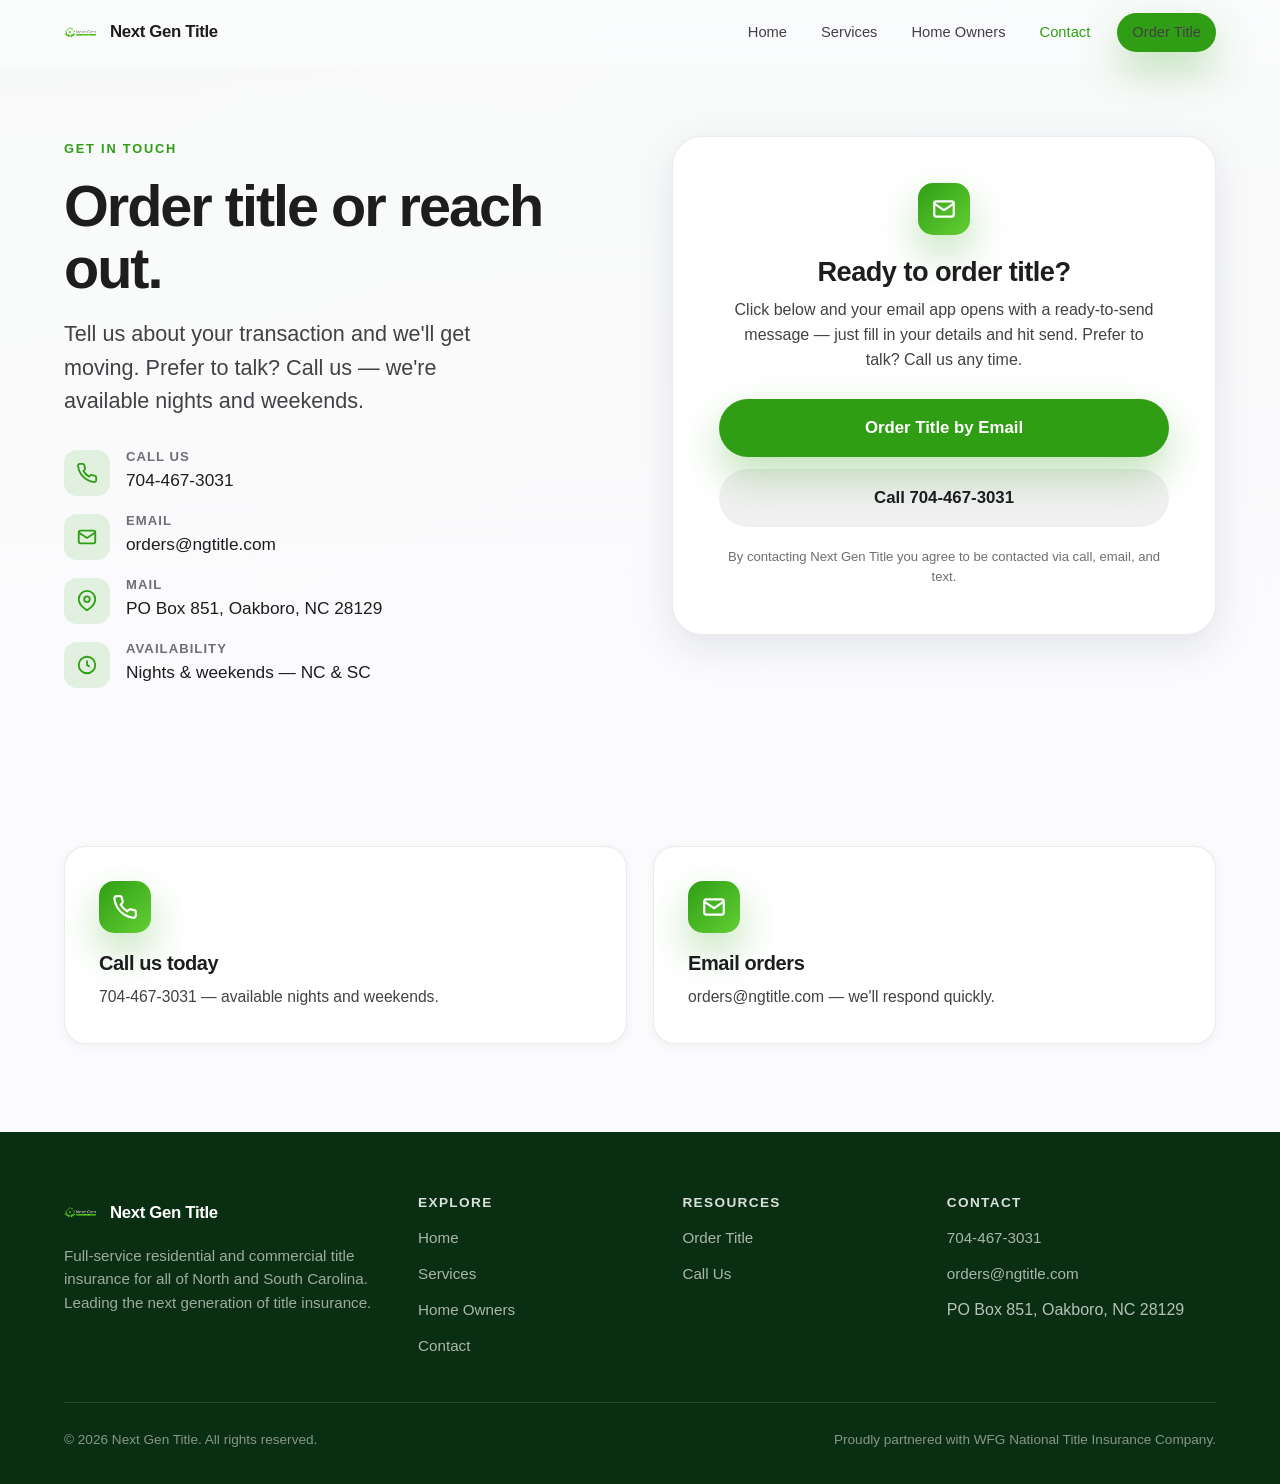
==== commit d5c1ae41: "Next Gen Title site — green brand, mailto Order Title, no form" ====
--- a/contact.html
+++ b/contact.html
@@ -22,7 +22,7 @@
       <a href="services.html">Services</a>
       <a href="homeowners.html">Home Owners</a>
       <a href="contact.html" class="active">Contact</a>
-      <span class="nav-cta"><a class="btn btn-primary" href="#order">Order Title</a></span>
+      <span class="nav-cta"><a class="btn btn-primary" href="mailto:orders@ngtitle.com?subject=Title%20Order%20Request&amp;body=Hi%20Next%20Gen%20Title%2C%0D%0A%0D%0AI%20would%20like%20to%20order%20title.%20My%20details%3A%0D%0A%0D%0AName%3A%0D%0APhone%3A%0D%0AEmail%3A%0D%0AProperty%20address%3A%0D%0AProperty%20state%20(NC%2FSC)%3A%0D%0AService%20needed%3A%0D%0ADetails%3A%0D%0A%0D%0AThank%20you!">Order Title</a></span>
     </nav>
     <button class="nav-toggle" aria-label="Menu" aria-expanded="false" aria-controls="navLinks">
       <span></span><span></span><span></span>
@@ -61,60 +61,14 @@
         </div>
       </div>
 
-      <!-- ORDER FORM -->
-      <div class="form-card reveal d1">
-        <h2 class="h-md" style="margin-bottom:16px">Order Title</h2>
-        <p class="form-note">⚙️ Preview form — submissions aren't connected to a destination yet. Wire up an endpoint (Formspree, GoHighLevel, or a serverless handler) in <code>assets/js/script.js</code> to go live.</p>
-        <form data-order-form novalidate>
-          <div class="form-grid">
-            <div class="field">
-              <label for="fname">First name</label>
-              <input id="fname" name="first_name" type="text" autocomplete="given-name" required>
-            </div>
-            <div class="field">
-              <label for="lname">Last name</label>
-              <input id="lname" name="last_name" type="text" autocomplete="family-name" required>
-            </div>
-            <div class="field">
-              <label for="email">Email</label>
-              <input id="email" name="email" type="email" autocomplete="email" required>
-            </div>
-            <div class="field">
-              <label for="phone">Phone</label>
-              <input id="phone" name="phone" type="tel" autocomplete="tel" required>
-            </div>
-            <div class="field">
-              <label for="type">Service needed</label>
-              <select id="type" name="service_type" required>
-                <option value="" selected disabled>Select…</option>
-                <option>Residential Title</option>
-                <option>Land Title</option>
-                <option>Closing Services</option>
-                <option>Commercial Title Insurance</option>
-                <option>Other</option>
-              </select>
-            </div>
-            <div class="field">
-              <label for="state">Property state</label>
-              <select id="state" name="state" required>
-                <option value="" selected disabled>Select…</option>
-                <option>North Carolina</option>
-                <option>South Carolina</option>
-              </select>
-            </div>
-            <div class="field full">
-              <label for="address">Property address</label>
-              <input id="address" name="property_address" type="text" autocomplete="street-address">
-            </div>
-            <div class="field full">
-              <label for="message">Details / message</label>
-              <textarea id="message" name="message" placeholder="Tell us about your transaction, timeline, or any questions…"></textarea>
-            </div>
-          </div>
-          <button class="btn btn-primary btn-lg" type="submit" style="width:100%; margin-top:20px">Order Title</button>
-          <p class="form-consent">By filling out the above form I agree to be contacted by Next Gen Title via call, email, and text.</p>
-          <p class="form-status" role="status" aria-live="polite"></p>
-        </form>
+      <!-- ORDER CARD -->
+      <div class="form-card reveal d1" style="text-align:center">
+        <div class="icon" style="margin:0 auto 22px"><svg viewBox="0 0 24 24" fill="none" stroke="currentColor" stroke-width="2"><rect x="3" y="5" width="18" height="14" rx="2"/><path d="m3 7 9 6 9-6"/></svg></div>
+        <h2 class="h-md" style="margin-bottom:12px">Ready to order title?</h2>
+        <p style="margin:0 auto 26px; max-width:420px">Click below and your email app opens with a ready-to-send message &mdash; just fill in your details and hit send. Prefer to talk? Call us any time.</p>
+        <a class="btn btn-primary btn-lg" style="width:100%" href="mailto:orders@ngtitle.com?subject=Title%20Order%20Request&amp;body=Hi%20Next%20Gen%20Title%2C%0D%0A%0D%0AI%20would%20like%20to%20order%20title.%20My%20details%3A%0D%0A%0D%0AName%3A%0D%0APhone%3A%0D%0AEmail%3A%0D%0AProperty%20address%3A%0D%0AProperty%20state%20(NC%2FSC)%3A%0D%0AService%20needed%3A%0D%0ADetails%3A%0D%0A%0D%0AThank%20you!">Order Title by Email</a>
+        <a class="btn btn-ghost btn-lg" style="width:100%; margin-top:12px" href="tel:7044673031">Call 704-467-3031</a>
+        <p class="form-consent" style="margin-top:20px">By contacting Next Gen Title you agree to be contacted via call, email, and text.</p>
       </div>
     </div>
   </div>
@@ -159,7 +113,7 @@
       <div>
         <h4>Resources</h4>
         <ul>
-          <li><a href="#order">Order Title</a></li>
+          <li><a href="mailto:orders@ngtitle.com?subject=Title%20Order%20Request&amp;body=Hi%20Next%20Gen%20Title%2C%0D%0A%0D%0AI%20would%20like%20to%20order%20title.%20My%20details%3A%0D%0A%0D%0AName%3A%0D%0APhone%3A%0D%0AEmail%3A%0D%0AProperty%20address%3A%0D%0AProperty%20state%20(NC%2FSC)%3A%0D%0AService%20needed%3A%0D%0ADetails%3A%0D%0A%0D%0AThank%20you!">Order Title</a></li>
           <li><a href="tel:7044673031">Call Us</a></li>
         </ul>
       </div>
--- a/assets/css/styles.css
+++ b/assets/css/styles.css
@@ -137,12 +137,13 @@
   will-change: transform;
 }
 .card:hover { transform: translateY(-8px); box-shadow: var(--shadow-lg); }
-.card .icon {
+.icon {
   width: 52px; height: 52px; border-radius: 15px; display: grid; place-items: center;
-  background: linear-gradient(135deg, var(--brand), #63cf34); color: #fff; margin-bottom: 20px;
-  box-shadow: var(--shadow-brand);
-}
-.card .icon svg { width: 26px; height: 26px; }
+  background: linear-gradient(135deg, var(--brand), #63cf34); color: #fff;
+  box-shadow: var(--shadow-brand); flex: 0 0 auto;
+}
+.card .icon { margin-bottom: 20px; }
+.icon svg { width: 26px; height: 26px; }
 .card h3 { font-size: 1.25rem; margin-bottom: 10px; }
 .card p { font-size: .98rem; }
 
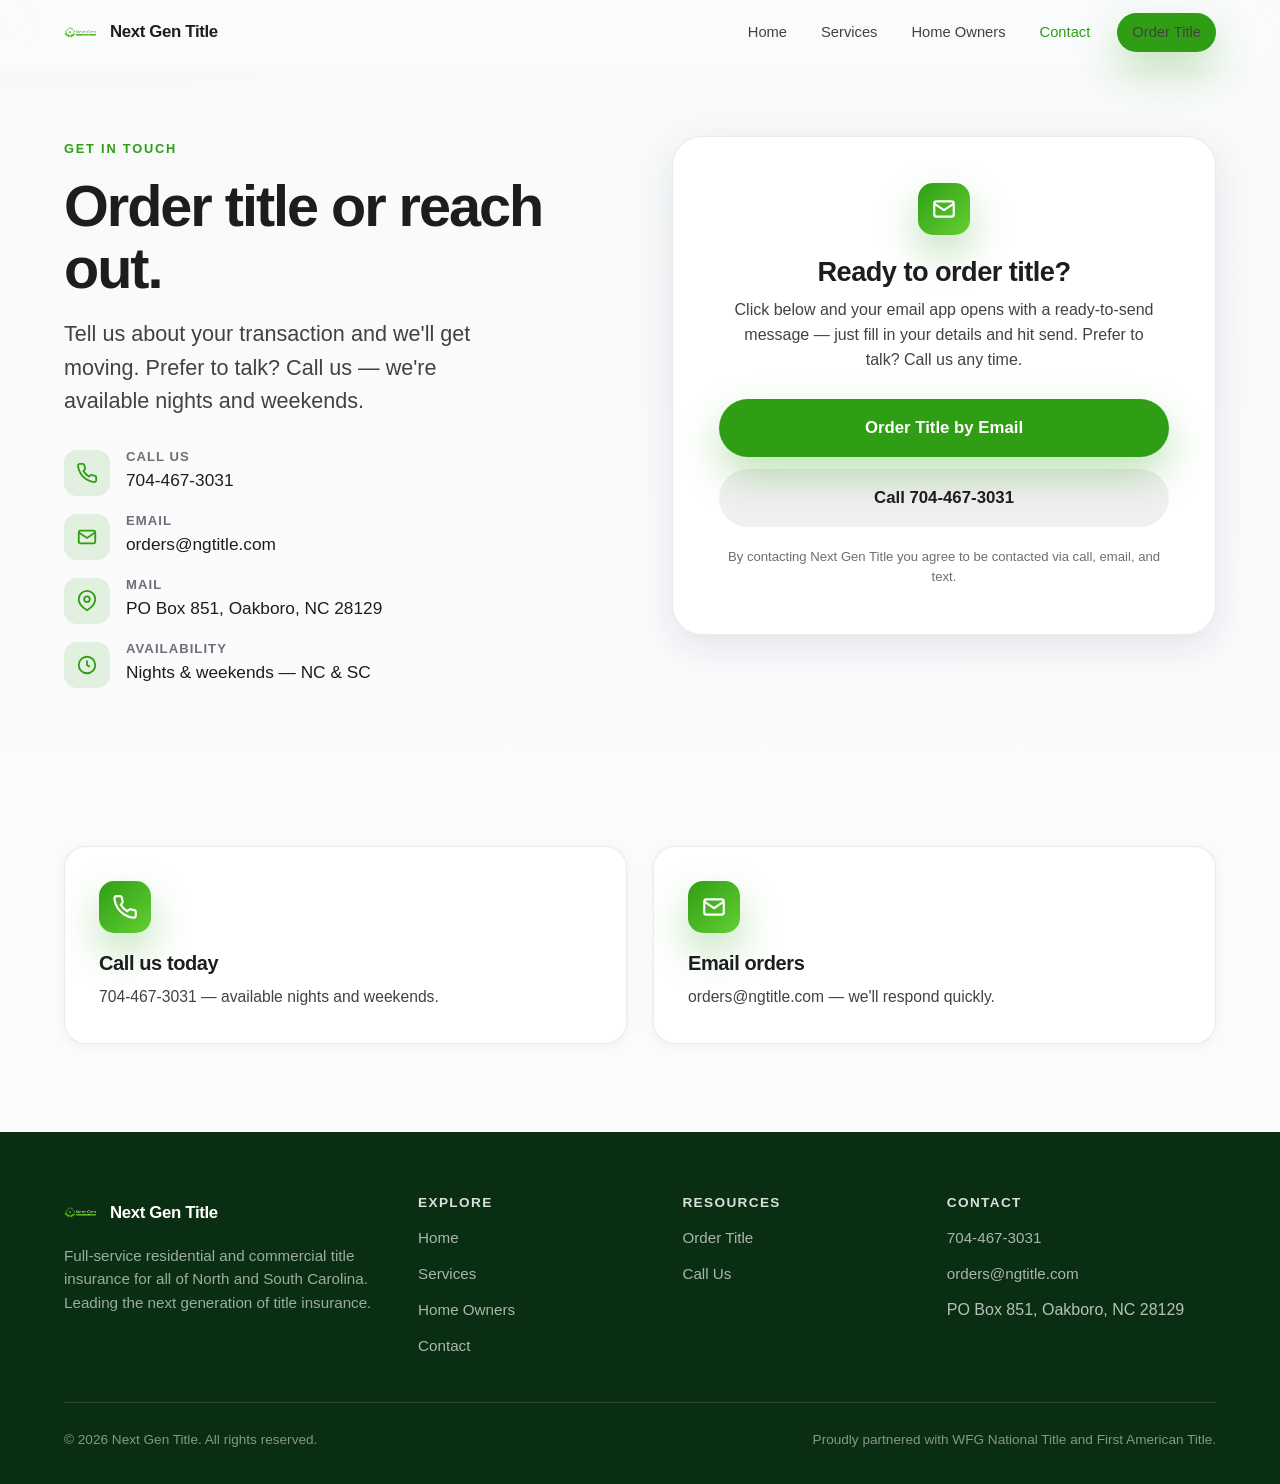
==== commit 2d0cc143: "Add First American underwriter" ====
--- a/contact.html
+++ b/contact.html
@@ -128,7 +128,7 @@
     </div>
     <div class="footer-bottom">
       <span>© <span id="year">2026</span> Next Gen Title. All rights reserved.</span>
-      <span>Proudly partnered with WFG National Title Insurance Company.</span>
+      <span>Proudly partnered with WFG National Title and First American Title.</span>
     </div>
   </div>
 </footer>
--- a/assets/css/styles.css
+++ b/assets/css/styles.css
@@ -215,7 +215,11 @@
 .hero-badge .dot { width: 8px; height: 8px; border-radius: 50%; background: #34c759; box-shadow: 0 0 0 4px rgba(52,199,89,.18); }
 
 /* floating decorative cards in hero */
-.floaties { position: absolute; inset: 0; z-index: -1; pointer-events: none; }
+.floaties {
+  position: absolute; top: 0; bottom: 0; left: 50%; transform: translateX(-50%);
+  width: 100%; max-width: var(--maxw); padding: 0 24px;
+  z-index: -1; pointer-events: none;
+}
 .floaty {
   position: absolute; border-radius: 20px; background: rgba(255,255,255,.7);
   backdrop-filter: blur(16px); border: 1px solid rgba(255,255,255,.7);
